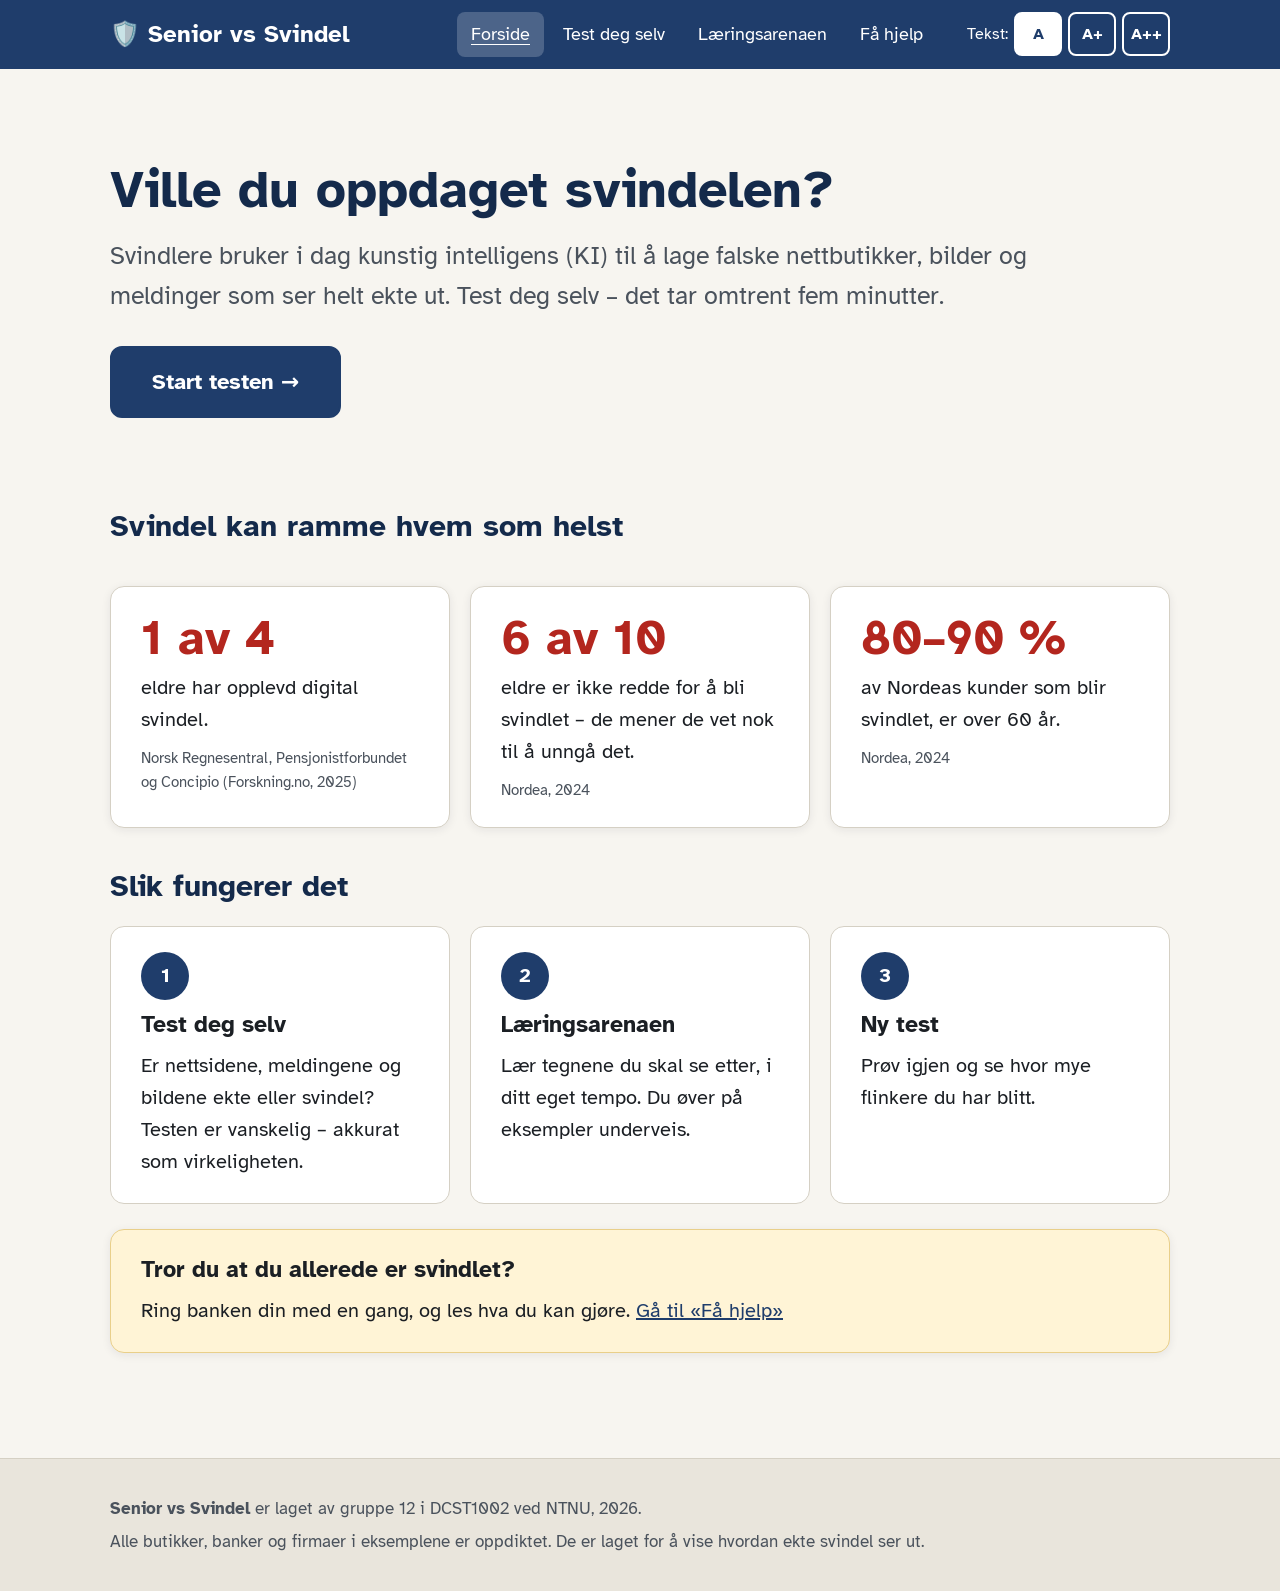
==== index.html @ 6424313f "Første versjon av nettsiden Senior vs Svindel Vanskelig førstetest, læringsarena med fem moduler, le" ====
<!doctype html>
<html lang="no">
<head>
  <meta charset="utf-8">
  <meta name="viewport" content="width=device-width, initial-scale=1">
  <title>Senior vs Svindel</title>
  <meta name="description" content="Lær å kjenne igjen falske nettbutikker, KI-bilder og svindelmeldinger.">
  <script>try { document.documentElement.dataset.tekst = JSON.parse(localStorage.getItem('svs-tekst')) || 'normal'; } catch (e) {}</script>
  <link rel="preconnect" href="https://fonts.googleapis.com">
  <link rel="preconnect" href="https://fonts.gstatic.com" crossorigin>
  <link href="https://fonts.googleapis.com/css2?family=Atkinson+Hyperlegible:wght@400;700&display=swap" rel="stylesheet">
  <link rel="stylesheet" href="css/stil.css">
</head>
<body>
  <a class="hopp" href="#hovedinnhold">Hopp til innholdet</a>
  <header class="topp">
    <div class="topp-innhold">
      <a class="logo" href="index.html"><span aria-hidden="true">🛡️</span> Senior vs Svindel</a>
      <nav class="hovedmeny" aria-label="Hovedmeny">
        <a href="index.html">Forside</a>
        <a href="test.html">Test deg selv</a>
        <a href="laering.html">Læringsarenaen</a>
        <a href="hjelp.html">Få hjelp</a>
      </nav>
      <div class="tekststorrelse" role="group" aria-label="Tekststørrelse">
        <span>Tekst:</span>
        <button type="button" data-tekstknapp="normal" aria-label="Vanlig tekst">A</button>
        <button type="button" data-tekstknapp="stor" aria-label="Stor tekst">A+</button>
        <button type="button" data-tekstknapp="storst" aria-label="Største tekst">A++</button>
      </div>
    </div>
  </header>

  <main class="innhold" id="hovedinnhold">
    <section class="helt">
      <h1>Ville du oppdaget svindelen?</h1>
      <p class="ingress">
        Svindlere bruker i dag kunstig intelligens (KI) til å lage falske nettbutikker, bilder og meldinger
        som ser helt ekte ut. Test deg selv – det tar omtrent fem minutter.
      </p>
      <div class="knapperad">
        <a class="knapp knapp-stor" href="test.html">Start testen →</a>
      </div>
      <div id="velkommen-tilbake" class="kort ok-kort" hidden></div>
    </section>

    <h2>Svindel kan ramme hvem som helst</h2>
    <div class="tall-rad">
      <div class="tall-kort">
        <span class="tall">1 av 4</span>
        <p>eldre har opplevd digital svindel.</p>
        <p class="kilde">Norsk Regnesentral, Pensjonistforbundet og Concipio (Forskning.no, 2025)</p>
      </div>
      <div class="tall-kort">
        <span class="tall">6 av 10</span>
        <p>eldre er ikke redde for å bli svindlet – de mener de vet nok til å unngå det.</p>
        <p class="kilde">Nordea, 2024</p>
      </div>
      <div class="tall-kort">
        <span class="tall">80–90 %</span>
        <p>av Nordeas kunder som blir svindlet, er over 60 år.</p>
        <p class="kilde">Nordea, 2024</p>
      </div>
    </div>

    <h2>Slik fungerer det</h2>
    <ol class="steg-rad">
      <li>
        <h3>Test deg selv</h3>
        <p>Er nettsidene, meldingene og bildene ekte eller svindel? Testen er vanskelig – akkurat som virkeligheten.</p>
      </li>
      <li>
        <h3>Læringsarenaen</h3>
        <p>Lær tegnene du skal se etter, i ditt eget tempo. Du øver på eksempler underveis.</p>
      </li>
      <li>
        <h3>Ny test</h3>
        <p>Prøv igjen og se hvor mye flinkere du har blitt.</p>
      </li>
    </ol>

    <div class="kort varsel-kort">
      <h3>Tror du at du allerede er svindlet?</h3>
      <p>Ring banken din med en gang, og les hva du kan gjøre. <a href="hjelp.html">Gå til «Få hjelp»</a></p>
    </div>
  </main>

  <footer class="bunn">
    <div class="bunn-innhold">
      <p><b>Senior vs Svindel</b> er laget av gruppe 12 i DCST1002 ved NTNU, 2026.</p>
      <p>Alle butikker, banker og firmaer i eksemplene er oppdiktet. De er laget for å vise hvordan ekte svindel ser ut.</p>
    </div>
  </footer>

  <script src="js/felles.js"></script>
  <script>
    // Vis fremgang hvis brukeren har vært her før
    (function () {
      const t1 = Lagring.hent('test1', null);
      const t2 = Lagring.hent('test2', null);
      const boks = document.getElementById('velkommen-tilbake');
      if (!t1) return;
      boks.hidden = false;
      if (t2) {
        boks.innerHTML = `<p><b>Velkommen tilbake!</b> På første test fikk du ${t1.riktige} av ${t1.antall} riktige. På den nye testen fikk du ${t2.riktige} av ${t2.antall}.</p>
          <a href="laering.html">Repeter læringsarenaen</a>`;
      } else {
        boks.innerHTML = `<p><b>Velkommen tilbake!</b> På første test fikk du ${t1.riktige} av ${t1.antall} riktige.</p>
          <a class="knapp" href="laering.html">Fortsett til læringsarenaen →</a>`;
      }
    })();
  </script>
</body>
</html>
---- css/stil.css ----
/* =========================================================
   Senior vs Svindel – felles stil for hele nettsiden
   Laget for eldre brukere: stor tekst, høy kontrast, store knapper.
   ========================================================= */

:root {
  --bakgrunn: #f7f5f0;
  --flate: #ffffff;
  --tekst: #1b1f24;
  --dempet: #4a525c;
  --hoved: #1f3d6b;
  --hoved-mork: #142a4b;
  --hoved-lys: #e4ebf5;
  --fare: #b3261e;
  --fare-mork: #8c1d17;
  --fare-lys: #fbe9e7;
  --ok: #1d6f3a;
  --ok-mork: #15542b;
  --ok-lys: #e3f3e8;
  --varsel: #7a5000;
  --varsel-lys: #fff4d6;
  --kant: #d5d0c4;
  --fokus: #f2b705;
  --radius: 14px;
  --skygge: 0 2px 10px rgba(20, 30, 50, 0.08);
}

/* Tekststørrelse styres av knappene A / A+ / A++ */
html { font-size: 125%; } /* 20 px */
html[data-tekst="stor"] { font-size: 140%; }
html[data-tekst="storst"] { font-size: 160%; }

*, *::before, *::after { box-sizing: border-box; }
[hidden] { display: none !important; }

body {
  margin: 0;
  font-family: "Atkinson Hyperlegible", system-ui, -apple-system, "Segoe UI", Arial, sans-serif;
  background: var(--bakgrunn);
  color: var(--tekst);
  line-height: 1.6;
}

img { max-width: 100%; height: auto; }
a { color: var(--hoved); }
:focus-visible { outline: 4px solid var(--fokus); outline-offset: 3px; }

h1 { font-size: 2rem; line-height: 1.2; margin: 0 0 0.75rem; color: var(--hoved-mork); }
h2 { font-size: 1.5rem; line-height: 1.25; margin: 2rem 0 0.75rem; color: var(--hoved-mork); }
h3 { font-size: 1.15rem; line-height: 1.3; margin: 1.25rem 0 0.5rem; }
p { margin: 0 0 1rem; }

.hopp {
  position: absolute; left: -9999px; top: 0;
  background: var(--fokus); color: #000; padding: 0.5rem 1rem; z-index: 10;
}
.hopp:focus { left: 0; }

/* ---------- Toppmeny ---------- */
.topp { background: var(--hoved); color: #fff; }
.topp-innhold {
  max-width: 1100px; margin: 0 auto; padding: 0.6rem 1rem;
  display: flex; flex-wrap: wrap; align-items: center; gap: 0.5rem 1.5rem;
}
.logo {
  color: #fff; font-weight: 700; font-size: 1.2rem; text-decoration: none;
  display: flex; gap: 0.4rem; align-items: center;
}
.hovedmeny { display: flex; flex-wrap: wrap; gap: 0.25rem; margin-left: auto; }
.hovedmeny a {
  color: #fff; text-decoration: none; padding: 0.4rem 0.7rem; border-radius: 8px; font-size: 0.9rem;
}
.hovedmeny a:hover { background: rgba(255, 255, 255, 0.15); }
.hovedmeny a[aria-current="page"] { background: rgba(255, 255, 255, 0.2); text-decoration: underline; text-underline-offset: 4px; }
.tekststorrelse { display: flex; gap: 0.3rem; align-items: center; font-size: 0.8rem; }
.tekststorrelse button {
  font: inherit; font-weight: 700; min-width: 2.4rem; min-height: 2.2rem;
  border: 2px solid #fff; background: transparent; color: #fff; border-radius: 8px; cursor: pointer;
}
.tekststorrelse button[aria-pressed="true"] { background: #fff; color: var(--hoved); }

/* ---------- Innhold ---------- */
.innhold { max-width: 1100px; margin: 0 auto; padding: 2rem 1rem 4rem; }
.smal { max-width: 780px; margin-left: auto; margin-right: auto; }
.ingress { font-size: 1.15rem; color: var(--dempet); max-width: 40em; }
.overtittel {
  text-transform: uppercase; letter-spacing: 0.08em; font-size: 0.8rem; font-weight: 700;
  color: var(--hoved); margin-bottom: 0.3rem;
}

.kort {
  background: var(--flate); border: 1px solid var(--kant); border-radius: var(--radius);
  padding: 1.25rem 1.5rem; box-shadow: var(--skygge); margin: 1.25rem 0;
}
.kort > :last-child { margin-bottom: 0; }
.kort h2:first-child, .kort h3:first-child { margin-top: 0; }
.varsel-kort { background: var(--varsel-lys); border-color: #e9cf8a; }
.fare-kort { background: var(--fare-lys); border-color: #eab5ae; }
.ok-kort { background: var(--ok-lys); border-color: #a9d6b8; }

/* ---------- Knapper ---------- */
.knapp {
  display: inline-flex; align-items: center; justify-content: center; gap: 0.5rem;
  min-height: 3rem; padding: 0.7rem 1.4rem;
  font: inherit; font-weight: 700; line-height: 1.25; text-align: center;
  border-radius: 12px; border: 2px solid var(--hoved);
  background: var(--hoved); color: #fff; text-decoration: none; cursor: pointer;
}
.knapp:hover { background: var(--hoved-mork); border-color: var(--hoved-mork); }
.knapp:disabled { cursor: default; opacity: 0.55; }
.knapp-stor { font-size: 1.1rem; padding: 0.9rem 2rem; min-height: 3.6rem; }
.knapp-sekundar { background: var(--flate); color: var(--hoved); }
.knapp-sekundar:hover { background: var(--hoved-lys); color: var(--hoved-mork); }
.svar-ekte { background: var(--ok); border-color: var(--ok); }
.svar-ekte:hover { background: var(--ok-mork); border-color: var(--ok-mork); }
.svar-svindel { background: var(--fare); border-color: var(--fare); }
.svar-svindel:hover { background: var(--fare-mork); border-color: var(--fare-mork); }
.knapperad { display: flex; flex-wrap: wrap; gap: 1rem; margin: 1.5rem 0; }

/* ---------- Forside ---------- */
.helt { padding: 2.5rem 0 1rem; }
.helt h1 { font-size: 2.6rem; max-width: 16em; }
.helt .ingress { font-size: 1.25rem; }
.tall-rad { display: grid; grid-template-columns: repeat(auto-fit, minmax(240px, 1fr)); gap: 1rem; margin: 2rem 0; }
.tall-kort { background: var(--flate); border: 1px solid var(--kant); border-radius: var(--radius); padding: 1.25rem 1.5rem; box-shadow: var(--skygge); }
.tall-kort .tall { font-size: 2.4rem; font-weight: 700; color: var(--fare); line-height: 1.1; display: block; }
.tall-kort p { margin: 0.4rem 0 0.5rem; }
.tall-kort .kilde { font-size: 0.75rem; color: var(--dempet); margin: 0; }
.steg-rad { display: grid; grid-template-columns: repeat(auto-fit, minmax(240px, 1fr)); gap: 1rem; counter-reset: steg; padding: 0; list-style: none; }
.steg-rad li { background: var(--flate); border: 1px solid var(--kant); border-radius: var(--radius); padding: 1.25rem 1.5rem; position: relative; }
.steg-rad li::before {
  counter-increment: steg; content: counter(steg);
  display: grid; place-items: center; width: 2.4rem; height: 2.4rem; border-radius: 50%;
  background: var(--hoved); color: #fff; font-weight: 700; margin-bottom: 0.5rem;
}
.steg-rad h3 { margin-top: 0; }
.steg-rad p { margin: 0; }

/* ---------- Test ---------- */
.test-topp { display: flex; justify-content: space-between; align-items: center; gap: 1rem; flex-wrap: wrap; margin-bottom: 0.5rem; font-weight: 700; }
.fremdrift { height: 0.6rem; background: var(--hoved-lys); border-radius: 99px; overflow: hidden; }
.fremdrift > span { display: block; height: 100%; background: var(--hoved); transition: width 0.3s; }
.tidtaker { color: var(--dempet); font-variant-numeric: tabular-nums; }
.tidtaker.lite-tid { color: var(--fare); }
.tidslinje { height: 0.35rem; background: #eee6d8; border-radius: 99px; overflow: hidden; margin-top: 0.4rem; }
.tidslinje > span { display: block; height: 100%; background: var(--varsel); transition: width 1s linear; }
.tidslinje.lite-tid > span { background: var(--fare); }
.sporsmal-tekst { font-size: 1.4rem; margin: 1.25rem 0 1rem; }
.oppgave { margin: 0 0 1.25rem; }

.svarknapper {
  display: grid; grid-template-columns: 1fr 1fr; gap: 1rem;
  position: sticky; bottom: 0; padding: 1rem 0;
  background: linear-gradient(to bottom, rgba(247, 245, 240, 0), var(--bakgrunn) 25%);
}
.svarknapper.valg-liste { grid-template-columns: 1fr; position: static; background: none; }
.knapp-valg {
  background: var(--flate); color: var(--tekst); border-color: var(--kant);
  justify-content: flex-start; text-align: left; font-weight: 400;
}
.knapp-valg:hover { background: var(--hoved-lys); border-color: var(--hoved); color: var(--tekst); }
.knapp-valg.valgt { border-color: var(--hoved); border-width: 3px; }
.knapp-valg.er-riktig { background: var(--ok-lys); border-color: var(--ok); }
.knapp-valg:disabled { opacity: 1; }

.sikkerhet { display: grid; grid-template-columns: repeat(5, 1fr); gap: 0.5rem; margin: 1rem 0 1.5rem; }
.sikkerhet button {
  font: inherit; font-size: 0.85rem; min-height: 4.2rem; padding: 0.5rem 0.3rem;
  border: 2px solid var(--kant); background: var(--flate); color: var(--tekst); border-radius: 12px; cursor: pointer; line-height: 1.2;
}
.sikkerhet button b { display: block; font-size: 1.3rem; }
.sikkerhet button[aria-pressed="true"] { border-color: var(--hoved); background: var(--hoved); color: #fff; }

.tilbakemelding { border-radius: var(--radius); padding: 1.25rem 1.5rem; margin: 1rem 0; border: 3px solid; }
.tilbakemelding.riktig { background: var(--ok-lys); border-color: var(--ok); }
.tilbakemelding.feil { background: var(--fare-lys); border-color: var(--fare); }
.tb-tittel { font-size: 1.3rem; font-weight: 700; margin-bottom: 0.5rem; }

.resultat h1 { font-size: 2.2rem; }
.poeng-stor { font-size: 4.5rem; font-weight: 700; line-height: 1; margin: 0.5rem 0 1rem; }
.poeng-stor span { font-size: 2rem; color: var(--dempet); }
.poeng-stor.fare { color: var(--fare); }
.poeng-stor.ok { color: var(--ok); }
.sammenligning { display: grid; grid-template-columns: 1fr 1fr; gap: 1rem; margin: 1rem 0; }
.sammenligning div { background: var(--flate); border: 1px solid var(--kant); border-radius: var(--radius); padding: 1rem; text-align: center; }
.sammenligning span { display: block; color: var(--dempet); }
.sammenligning b { font-size: 2.2rem; }
.sammenligning .naa b { color: var(--ok); }

.fasit { margin: 2rem 0; background: var(--flate); border: 1px solid var(--kant); border-radius: var(--radius); padding: 1rem 1.5rem; }
.fasit summary { cursor: pointer; font-weight: 700; font-size: 1.1rem; min-height: 2.5rem; display: flex; align-items: center; }
.fasit ol { padding-left: 1.5rem; }
.fasit li { margin: 1rem 0; padding-left: 0.25rem; }
.fasit li p { margin: 0.3rem 0 0; color: var(--dempet); }
.fasit .merke-riktig { color: var(--ok); font-weight: 700; }
.fasit .merke-feil { color: var(--fare); font-weight: 700; }

.sjekkliste { padding-left: 0; list-style: none; }
.sjekkliste li { padding-left: 2rem; position: relative; margin: 0.4rem 0; }
.sjekkliste li::before { content: "✔"; position: absolute; left: 0.3rem; color: var(--ok); font-weight: 700; }

/* ---------- Læringsarenaen ---------- */
.steg-nav { display: flex; flex-wrap: wrap; gap: 0.5rem; margin: 1.5rem 0; scroll-margin-top: 1rem; }
.steg-nav button {
  font: inherit; font-size: 0.85rem; padding: 0.5rem 0.9rem; min-height: 2.6rem;
  border-radius: 99px; border: 2px solid var(--hoved); background: var(--flate); color: var(--hoved); cursor: pointer;
}
.steg-nav button[aria-current="step"] { background: var(--hoved); color: #fff; }
.steg-nav button.ferdig::before { content: "✓ "; font-weight: 700; }
.modul h2:first-of-type { margin-top: 0.3rem; font-size: 1.9rem; }
.oppgavetekst { background: var(--hoved-lys); border-radius: var(--radius); padding: 1rem 1.25rem; }
.modul-knapper { display: flex; flex-wrap: wrap; justify-content: space-between; gap: 1rem; margin-top: 2.5rem; padding-top: 1.5rem; border-top: 1px solid var(--kant); }

.finn-status-linje {
  position: sticky; top: 0; z-index: 2;
  background: var(--flate); border: 2px solid var(--hoved); border-radius: var(--radius);
  padding: 0.7rem 1rem; margin-bottom: 1rem; display: flex; flex-wrap: wrap; gap: 0.25rem 1rem;
}
.finn-teller { font-weight: 700; color: var(--hoved); }
.finn-status.ok { color: var(--ok); }
.finn-rutenett { display: grid; grid-template-columns: minmax(0, 3fr) minmax(0, 2fr); gap: 1.5rem; align-items: start; }
.finn-omrade { cursor: pointer; }
.finn-omrade [data-funn] { border-radius: 6px; transition: box-shadow 0.2s; }
.finn-omrade [data-funn].funnet { box-shadow: 0 0 0 3px var(--ok), 0 0 0 7px rgba(29, 111, 58, 0.25); }
.finn-panel { background: var(--flate); border: 1px solid var(--kant); border-radius: var(--radius); padding: 1rem 1.25rem; }
.finn-panel h3 { margin-top: 0; }
.funn-liste { padding-left: 1.4rem; margin: 0 0 1rem; }
.funn-liste li { margin: 0.6rem 0; padding: 0.3rem 0.4rem; border-radius: 8px; transition: background-color 0.4s; }
.funn-liste li .funnet-tekst { display: none; }
.funn-liste li.vist .funnet-tekst { display: block; }
.funn-liste li.vist .ikke-funnet { display: none; }
.funn-liste li .ikke-funnet { color: var(--dempet); }
.funn-liste li.blink { background: var(--ok-lys); }

.url-eksempel { background: var(--flate); border: 1px solid var(--kant); border-radius: var(--radius); padding: 1.25rem 1.5rem; margin: 1rem 0; }
.url-linje { font-family: ui-monospace, Menlo, Consolas, monospace; font-size: 1.05rem; word-break: break-all; line-height: 1.8; }
.del-dempet { color: #7b828b; }
.del-eier { background: #c9ecd4; color: #0d4421; font-weight: 700; padding: 0.1rem 0.3rem; border-radius: 4px; }
.del-eier.falsk { background: #f6cbc5; color: #6d130e; }
.url-merknad { margin: 0.5rem 0 0; }
.regel { counter-reset: regel; list-style: none; padding: 0; }
.regel li { position: relative; padding-left: 2.8rem; margin: 0.8rem 0; min-height: 2rem; }
.regel li::before {
  counter-increment: regel; content: counter(regel);
  position: absolute; left: 0; top: 0; width: 2rem; height: 2rem; border-radius: 50%;
  background: var(--hoved); color: #fff; font-weight: 700; display: grid; place-items: center;
}

.adresse-oppgaver { display: grid; gap: 1rem; margin: 1rem 0; }
.adresse-oppgave { background: var(--flate); border: 2px solid var(--kant); border-radius: var(--radius); padding: 1rem 1.25rem; }
.adresse-oppgave.riktig { border-color: var(--ok); background: var(--ok-lys); }
.adresse-oppgave.feil { border-color: var(--fare); background: var(--fare-lys); }
.adresse-tekst { font-family: ui-monospace, Menlo, Consolas, monospace; font-size: 1rem; word-break: break-all; margin-bottom: 0.75rem; }
.adresse-tekst mark { background: #fff1a8; padding: 0.05rem 0.2rem; border-radius: 4px; font-weight: 700; }
.adresse-knapper { display: flex; flex-wrap: wrap; gap: 0.75rem; }
.adresse-knapper .knapp.valgt:disabled { opacity: 1; box-shadow: 0 0 0 3px var(--tekst); }
.adresse-svar:not(:empty) { margin-top: 0.75rem; }

.tips-rutenett { display: grid; grid-template-columns: repeat(auto-fit, minmax(260px, 1fr)); gap: 1rem; margin: 1rem 0; }
.tips-kort { background: var(--flate); border: 2px solid var(--kant); border-radius: var(--radius); padding: 0; }
.tips-kort[open] { border-color: var(--hoved); }
.tips-kort summary {
  cursor: pointer; padding: 1rem 1.25rem; font-weight: 700; font-size: 1.05rem;
  display: flex; align-items: center; gap: 0.6rem; list-style: none; min-height: 3.5rem;
}
.tips-kort summary::-webkit-details-marker { display: none; }
.tips-kort summary::after { content: "+"; margin-left: auto; font-size: 1.5rem; color: var(--hoved); }
.tips-kort[open] summary::after { content: "–"; }
.tips-kort summary .ikon { font-size: 1.6rem; }
.tips-kort p { padding: 0 1.25rem 1rem; margin: 0; }

.bildepar { display: grid; grid-template-columns: 1fr 1fr; gap: 1rem; margin: 1rem 0; }
.bildepar button { padding: 0; border: 3px solid var(--kant); border-radius: var(--radius); overflow: hidden; background: var(--flate); cursor: pointer; font: inherit; }
.bildepar button img { display: block; width: 100%; aspect-ratio: 1; object-fit: cover; }
.bildepar button span { display: block; padding: 0.5rem; font-weight: 700; }
.bildepar button.er-ki { border-color: var(--fare); }
.bildepar button.er-ekte { border-color: var(--ok); }

.miniquiz { background: var(--flate); border: 2px solid var(--hoved); border-radius: var(--radius); padding: 1.25rem 1.5rem; margin: 2rem 0; }
.miniquiz .mq-etikett { font-weight: 700; color: var(--hoved); text-transform: uppercase; letter-spacing: 0.06em; font-size: 0.8rem; margin-bottom: 0.3rem; }
.miniquiz .mq-sporsmal { font-weight: 700; font-size: 1.1rem; }
.miniquiz .mq-valg { display: grid; gap: 0.6rem; }
.mq-svar:not(:empty) { margin-top: 1rem; padding: 1rem 1.25rem; border-radius: 12px; }
.mq-svar.riktig { background: var(--ok-lys); border: 2px solid var(--ok); }
.mq-svar.feil { background: var(--fare-lys); border: 2px solid var(--fare); }

.huskeregel { display: grid; grid-template-columns: repeat(auto-fit, minmax(250px, 1fr)); gap: 1rem; margin: 1rem 0; padding: 0; list-style: none; }
.huskeregel li { background: var(--flate); border: 1px solid var(--kant); border-top: 8px solid var(--hoved); border-radius: var(--radius); padding: 1.25rem 1.5rem; }
.huskeregel li:nth-child(1) { border-top-color: var(--fare); }
.huskeregel li:nth-child(2) { border-top-color: var(--varsel); }
.huskeregel li:nth-child(3) { border-top-color: var(--ok); }
.huskeregel h3 { margin-top: 0; font-size: 1.4rem; }
.huskeregel .ikon { font-size: 2rem; display: block; }

.lenkeliste { list-style: none; padding: 0; display: grid; gap: 0.75rem; }
.lenkeliste li { background: var(--flate); border: 1px solid var(--kant); border-radius: var(--radius); padding: 1rem 1.25rem; }
.lenkeliste a { font-weight: 700; font-size: 1.05rem; }
.lenkeliste p { margin: 0.2rem 0 0; color: var(--dempet); }

/* ---------- Hjelp ---------- */
.telefonnummer { font-size: 2rem; font-weight: 700; color: var(--hoved-mork); display: block; }
.hjelp-steg { counter-reset: hsteg; list-style: none; padding: 0; }
.hjelp-steg > li { position: relative; padding: 1.25rem 1.5rem 1.25rem 4.5rem; background: var(--flate); border: 1px solid var(--kant); border-radius: var(--radius); margin: 1rem 0; }
.hjelp-steg > li::before {
  counter-increment: hsteg; content: counter(hsteg);
  position: absolute; left: 1.25rem; top: 1.25rem; width: 2.4rem; height: 2.4rem; border-radius: 50%;
  background: var(--fare); color: #fff; font-weight: 700; display: grid; place-items: center;
}
.hjelp-steg h3 { margin-top: 0; }
.hjelp-steg p:last-child { margin-bottom: 0; }

/* ---------- Bunn ---------- */
.bunn { background: #e9e5dc; border-top: 1px solid var(--kant); font-size: 0.85rem; color: var(--dempet); }
.bunn-innhold { max-width: 1100px; margin: 0 auto; padding: 1.5rem 1rem; }
.bunn p { margin: 0.3rem 0; }

/* =========================================================
   Eksempler: falske og ekte nettsider, meldinger og bilder
   (vises i testene og i læringsarenaen)
   ========================================================= */

.nettleser {
  margin: 0; border: 1px solid #b9b4a8; border-radius: 12px; overflow: hidden;
  background: #fff; box-shadow: 0 8px 30px rgba(0, 0, 0, 0.12);
}
.nettleser-topp { background: #e9e7e2; padding: 0.5rem 0.75rem; display: flex; align-items: center; gap: 0.75rem; }
.prikker { display: flex; gap: 6px; flex-shrink: 0; }
.prikker i { width: 12px; height: 12px; border-radius: 50%; background: #c9c5bc; display: block; }
.adressefelt {
  flex: 1; min-width: 0; background: #fff; border-radius: 99px; padding: 0.35rem 0.9rem;
  font-family: ui-monospace, Menlo, Consolas, monospace; font-size: 0.8rem; line-height: 1.4;
  display: flex; gap: 0.4rem; align-items: center; border: 1px solid #d6d2c9;
}
.adressefelt .url { word-break: break-all; }
.ikke-sikker { color: var(--fare); font-family: system-ui, sans-serif; font-weight: 700; white-space: nowrap; }

/* Nettbutikk-mal */
.butikk { --merke: #333; font-family: system-ui, -apple-system, "Segoe UI", Arial, sans-serif; font-size: 0.85rem; color: #222; line-height: 1.45; }
.b-toppstripe { background: var(--merke); color: #fff; text-align: center; padding: 0.35rem 0.5rem; font-size: 0.75rem; }
.b-topp { display: flex; flex-wrap: wrap; align-items: center; gap: 0.5rem 1.25rem; padding: 0.8rem 1rem; border-bottom: 1px solid #eee; }
.b-logo { font-weight: 800; font-size: 1.2rem; color: var(--merke); line-height: 1.1; }
.b-logo small { display: block; font-weight: 400; font-size: 0.65rem; color: #777; letter-spacing: 0.05em; }
.b-meny { display: flex; flex-wrap: wrap; gap: 0.9rem; color: #444; font-size: 0.8rem; }
.b-kurv { margin-left: auto; }
.b-banner { background: #f4f4f4; background: linear-gradient(135deg, color-mix(in srgb, var(--merke) 14%, #fff), #fff); padding: 1.2rem 1rem; }
.b-banner h3 { margin: 0 0 0.3rem; font-size: 1.25rem; color: var(--merke); }
.b-banner p { margin: 0; }
.b-nedtelling { display: inline-block; margin-top: 0.6rem; background: #111; color: #fff; padding: 0.3rem 0.7rem; border-radius: 6px; font-weight: 700; }
.b-vurdering { padding: 0.5rem 1rem; font-size: 0.8rem; color: #333; background: #fafafa; border-bottom: 1px solid #eee; }
.b-vurdering .stjerner { color: #e0a100; letter-spacing: 1px; }
.b-produkter { display: grid; grid-template-columns: repeat(auto-fit, minmax(130px, 1fr)); gap: 0.8rem; padding: 1rem; }
.b-produkt { border: 1px solid #eee; border-radius: 8px; padding: 0.6rem; position: relative; }
.b-bilde { aspect-ratio: 4 / 3; display: grid; place-items: center; font-size: 2.6rem; border-radius: 6px; margin-bottom: 0.4rem; background: #eee; }
.b-bilde img { display: block; width: 100%; height: 100%; object-fit: cover; border-radius: 6px; }
.b-pnavn { font-size: 0.8rem; }
.b-pris s { color: #888; font-size: 0.75rem; }
.b-pris b { font-size: 1rem; color: #111; }
.b-pris .tilbud { color: #c00; }
.b-merke { position: absolute; top: 0.4rem; left: 0.4rem; background: #c00; color: #fff; font-size: 0.65rem; font-weight: 700; padding: 0.15rem 0.4rem; border-radius: 4px; }
.b-bunn { background: #f3f3f3; padding: 0.9rem 1rem; font-size: 0.75rem; color: #444; display: flex; flex-wrap: wrap; gap: 0.75rem 2rem; justify-content: space-between; }
.b-betal { display: inline-block; border: 1px solid #ccc; background: #fff; border-radius: 4px; padding: 0.1rem 0.4rem; margin: 0.15rem 0.25rem 0 0; font-weight: 700; font-size: 0.7rem; }

/* Bank-innlogging */
.bank { font-family: system-ui, -apple-system, "Segoe UI", Arial, sans-serif; font-size: 0.85rem; background: #f2f5f9; color: #1c2430; }
.bank-topp { background: #0d2c54; color: #fff; padding: 0.8rem 1rem; display: flex; justify-content: space-between; align-items: center; gap: 1rem; }
.bank-logo { font-weight: 800; font-size: 1.15rem; }
.bank-varsel { background: #fff3cd; color: #6b4d00; border-bottom: 1px solid #f0d78a; padding: 0.6rem 1rem; font-weight: 600; }
.bank-boks { background: #fff; max-width: 360px; margin: 1.25rem auto; padding: 1.2rem 1.3rem; border-radius: 10px; box-shadow: 0 2px 10px rgba(0, 0, 0, 0.08); }
.bank-boks h3 { margin: 0 0 0.5rem; font-size: 1.1rem; }
.falsk-felt-etikett { font-size: 0.75rem; margin: 0.6rem 0 0.2rem; color: #333; }
.falsk-felt { height: 2.1rem; border: 1px solid #aab; border-radius: 6px; background: #fff; }
.falsk-knapp { margin-top: 1rem; background: #0d2c54; color: #fff; text-align: center; padding: 0.6rem; border-radius: 6px; font-weight: 700; }
.bank-bunn { text-align: center; font-size: 0.7rem; color: #667; padding: 0.5rem 1rem 1rem; }

/* Mobil med SMS */
.telefon { max-width: 380px; margin: 0 auto; background: #1a1a1a; border-radius: 36px; padding: 12px; box-shadow: 0 8px 30px rgba(0, 0, 0, 0.2); }
.t-skjerm { background: #fff; border-radius: 26px; overflow: hidden; min-height: 400px; display: flex; flex-direction: column; font-family: system-ui, -apple-system, "Segoe UI", Arial, sans-serif; }
.t-topp { text-align: center; padding: 1rem 0.75rem 0.6rem; border-bottom: 1px solid #eee; background: #f7f7f7; }
.t-avatar { width: 44px; height: 44px; border-radius: 50%; background: #9aa3ad; color: #fff; display: grid; place-items: center; margin: 0 auto 0.3rem; font-weight: 700; }
.t-avsender { font-weight: 700; display: inline-block; padding: 0 0.3rem; }
.t-under { font-size: 0.7rem; color: #777; }
.t-meldinger { padding: 1rem 0.8rem; flex: 1; }
.t-tid { text-align: center; font-size: 0.7rem; color: #888; margin-bottom: 0.6rem; }
.t-boble { background: #e9e9eb; border-radius: 18px; padding: 0.6rem 0.9rem; max-width: 90%; font-size: 0.85rem; line-height: 1.5; overflow-wrap: anywhere; }
.lenke { color: #0a66d8; text-decoration: underline; overflow-wrap: anywhere; }

/* E-post */
.epost { background: #fff; border: 1px solid #c9c5bc; border-radius: 12px; overflow: hidden; box-shadow: 0 8px 30px rgba(0, 0, 0, 0.12); font-family: system-ui, -apple-system, "Segoe UI", Arial, sans-serif; font-size: 0.85rem; color: #222; }
.e-verktoy { background: #eef1f5; padding: 0.5rem 1rem; font-size: 0.75rem; color: #555; }
.e-hode { padding: 0.9rem 1.1rem; border-bottom: 1px solid #eee; }
.e-emne { font-size: 1.05rem; font-weight: 700; margin-bottom: 0.4rem; }
.e-fra { color: #333; overflow-wrap: anywhere; }
.e-fra .adresse { color: #666; }
.e-tekst { padding: 1rem 1.1rem 1.4rem; }
.e-tekst p { margin: 0 0 0.8rem; }
.e-logo { font-weight: 800; font-size: 1.1rem; }
.e-knapp { display: inline-block; background: #d4351c; color: #fff; padding: 0.55rem 1.1rem; border-radius: 6px; font-weight: 700; }

/* Bildeoppgave */
.bildeoppgave { margin: 0; text-align: center; }
.bildeoppgave img { max-height: 65vh; border-radius: var(--radius); box-shadow: 0 8px 30px rgba(0, 0, 0, 0.15); }

/* ---------- Mobil ---------- */
@media (max-width: 760px) {
  html { font-size: 112.5%; }
  html[data-tekst="stor"] { font-size: 125%; }
  html[data-tekst="storst"] { font-size: 140%; }
  h1, .helt h1 { font-size: 1.8rem; }
  .hovedmeny { margin-left: 0; width: 100%; }
  .prikker { display: none; }
  .finn-rutenett { grid-template-columns: 1fr; }
  .sikkerhet { grid-template-columns: 1fr; }
  .sikkerhet button { min-height: 3rem; display: flex; gap: 0.75rem; align-items: center; padding: 0.5rem 1rem; text-align: left; }
  .sikkerhet button b { font-size: 1.1rem; }
  .svarknapper { gap: 0.6rem; }
  .svarknapper .knapp-stor { padding: 0.8rem 0.6rem; }
  .bildepar { grid-template-columns: 1fr; }
  .poeng-stor { font-size: 3.5rem; }
}
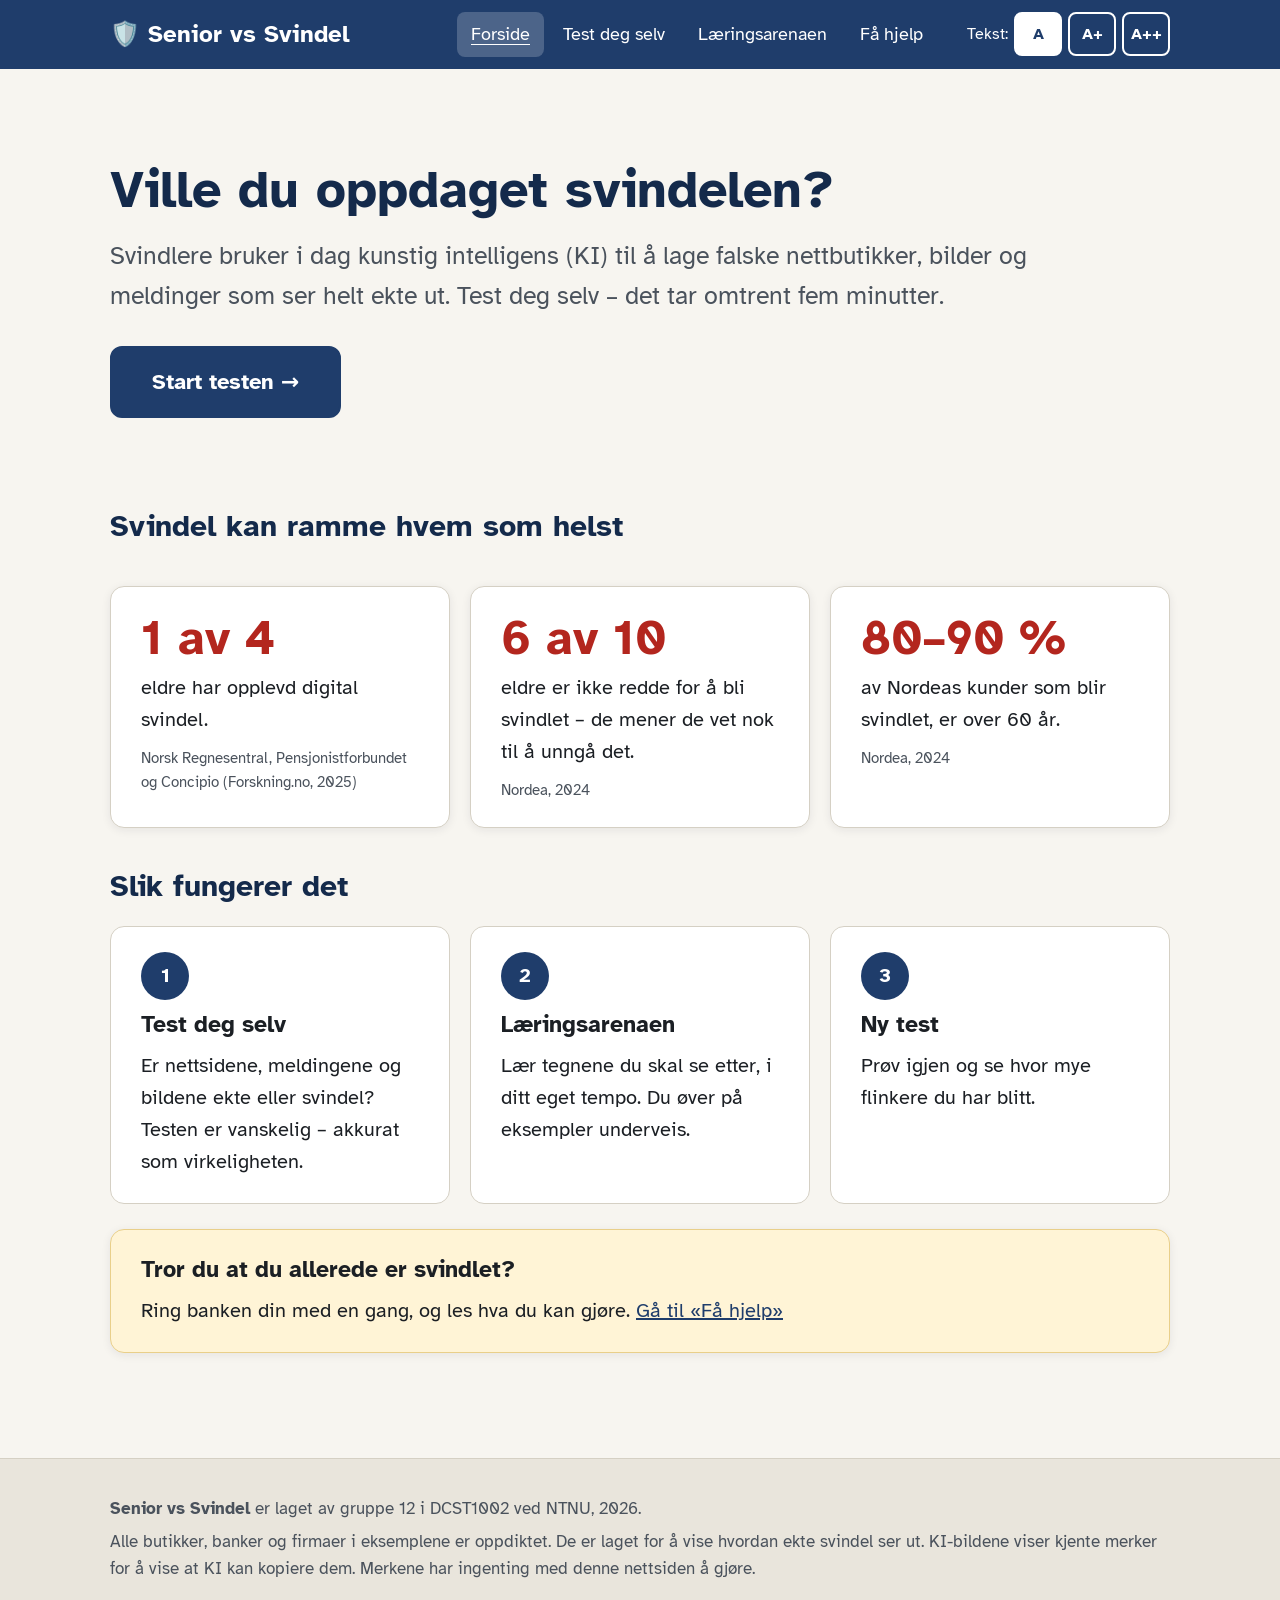
==== commit 28476bf9: "Legg til KI-bilder og ekte bilder i bildeoppgavene Fire KI-bilder fra Microsoft Designer og fire ekt" ====
--- a/index.html
+++ b/index.html
@@ -88,7 +88,7 @@
   <footer class="bunn">
     <div class="bunn-innhold">
       <p><b>Senior vs Svindel</b> er laget av gruppe 12 i DCST1002 ved NTNU, 2026.</p>
-      <p>Alle butikker, banker og firmaer i eksemplene er oppdiktet. De er laget for å vise hvordan ekte svindel ser ut.</p>
+      <p>Alle butikker, banker og firmaer i eksemplene er oppdiktet. De er laget for å vise hvordan ekte svindel ser ut. KI-bildene viser kjente merker for å vise at KI kan kopiere dem. Merkene har ingenting med denne nettsiden å gjøre.</p>
     </div>
   </footer>
 
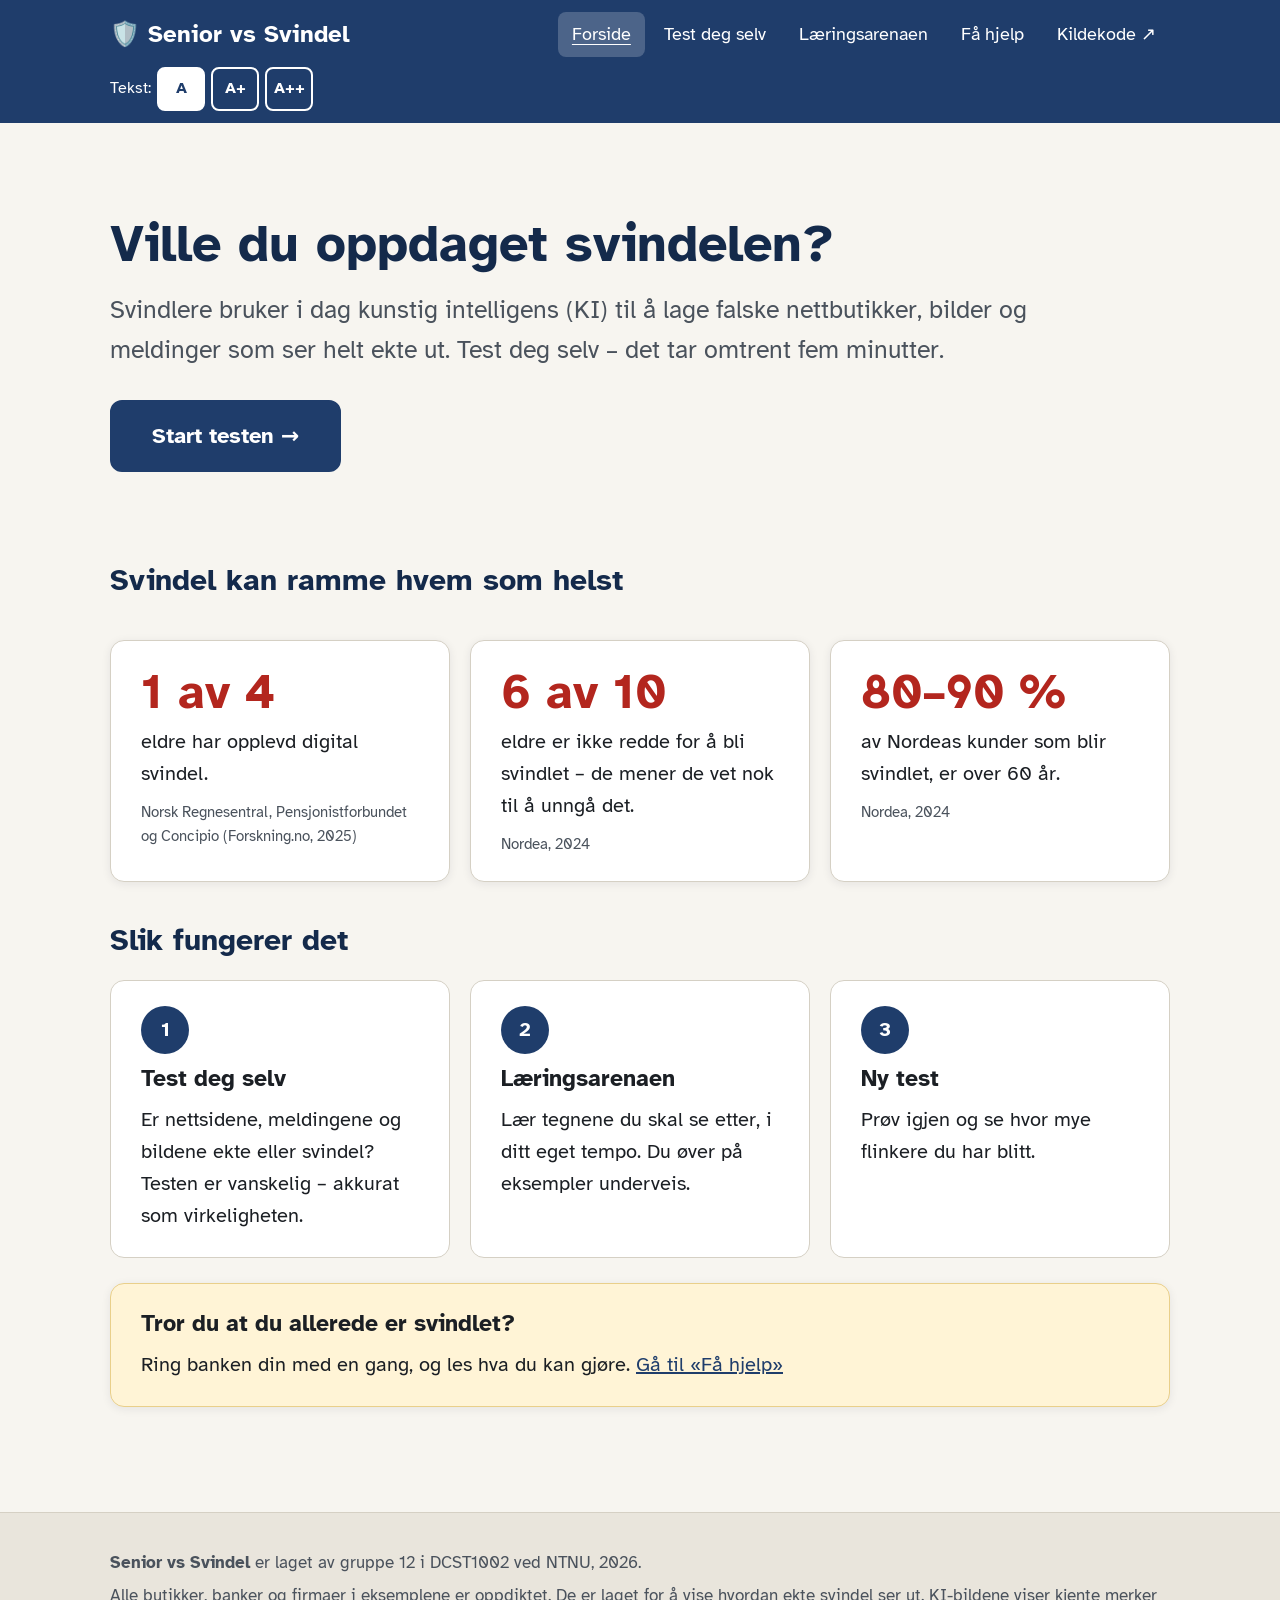
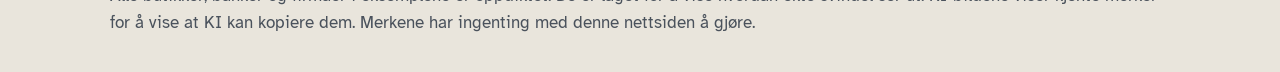
==== commit b7d18bc1: "Legg til Kildekode-fane i toppmenyen Lenken åpner GitHub-repoet i ny fane. Skjult tekst forteller sk" ====
--- a/index.html
+++ b/index.html
@@ -21,6 +21,7 @@
         <a href="test.html">Test deg selv</a>
         <a href="laering.html">Læringsarenaen</a>
         <a href="hjelp.html">Få hjelp</a>
+        <a href="https://github.com/basse00/senior-vs-svindel" target="_blank" rel="noopener">Kildekode <span aria-hidden="true">↗</span><span class="skjult"> (åpnes i ny fane)</span></a>
       </nav>
       <div class="tekststorrelse" role="group" aria-label="Tekststørrelse">
         <span>Tekst:</span>
--- a/css/stil.css
+++ b/css/stil.css
@@ -72,6 +72,7 @@
 }
 .hovedmeny a:hover { background: rgba(255, 255, 255, 0.15); }
 .hovedmeny a[aria-current="page"] { background: rgba(255, 255, 255, 0.2); text-decoration: underline; text-underline-offset: 4px; }
+.skjult { position: absolute; width: 1px; height: 1px; overflow: hidden; clip: rect(0 0 0 0); white-space: nowrap; }
 .tekststorrelse { display: flex; gap: 0.3rem; align-items: center; font-size: 0.8rem; }
 .tekststorrelse button {
   font: inherit; font-weight: 700; min-width: 2.4rem; min-height: 2.2rem;
